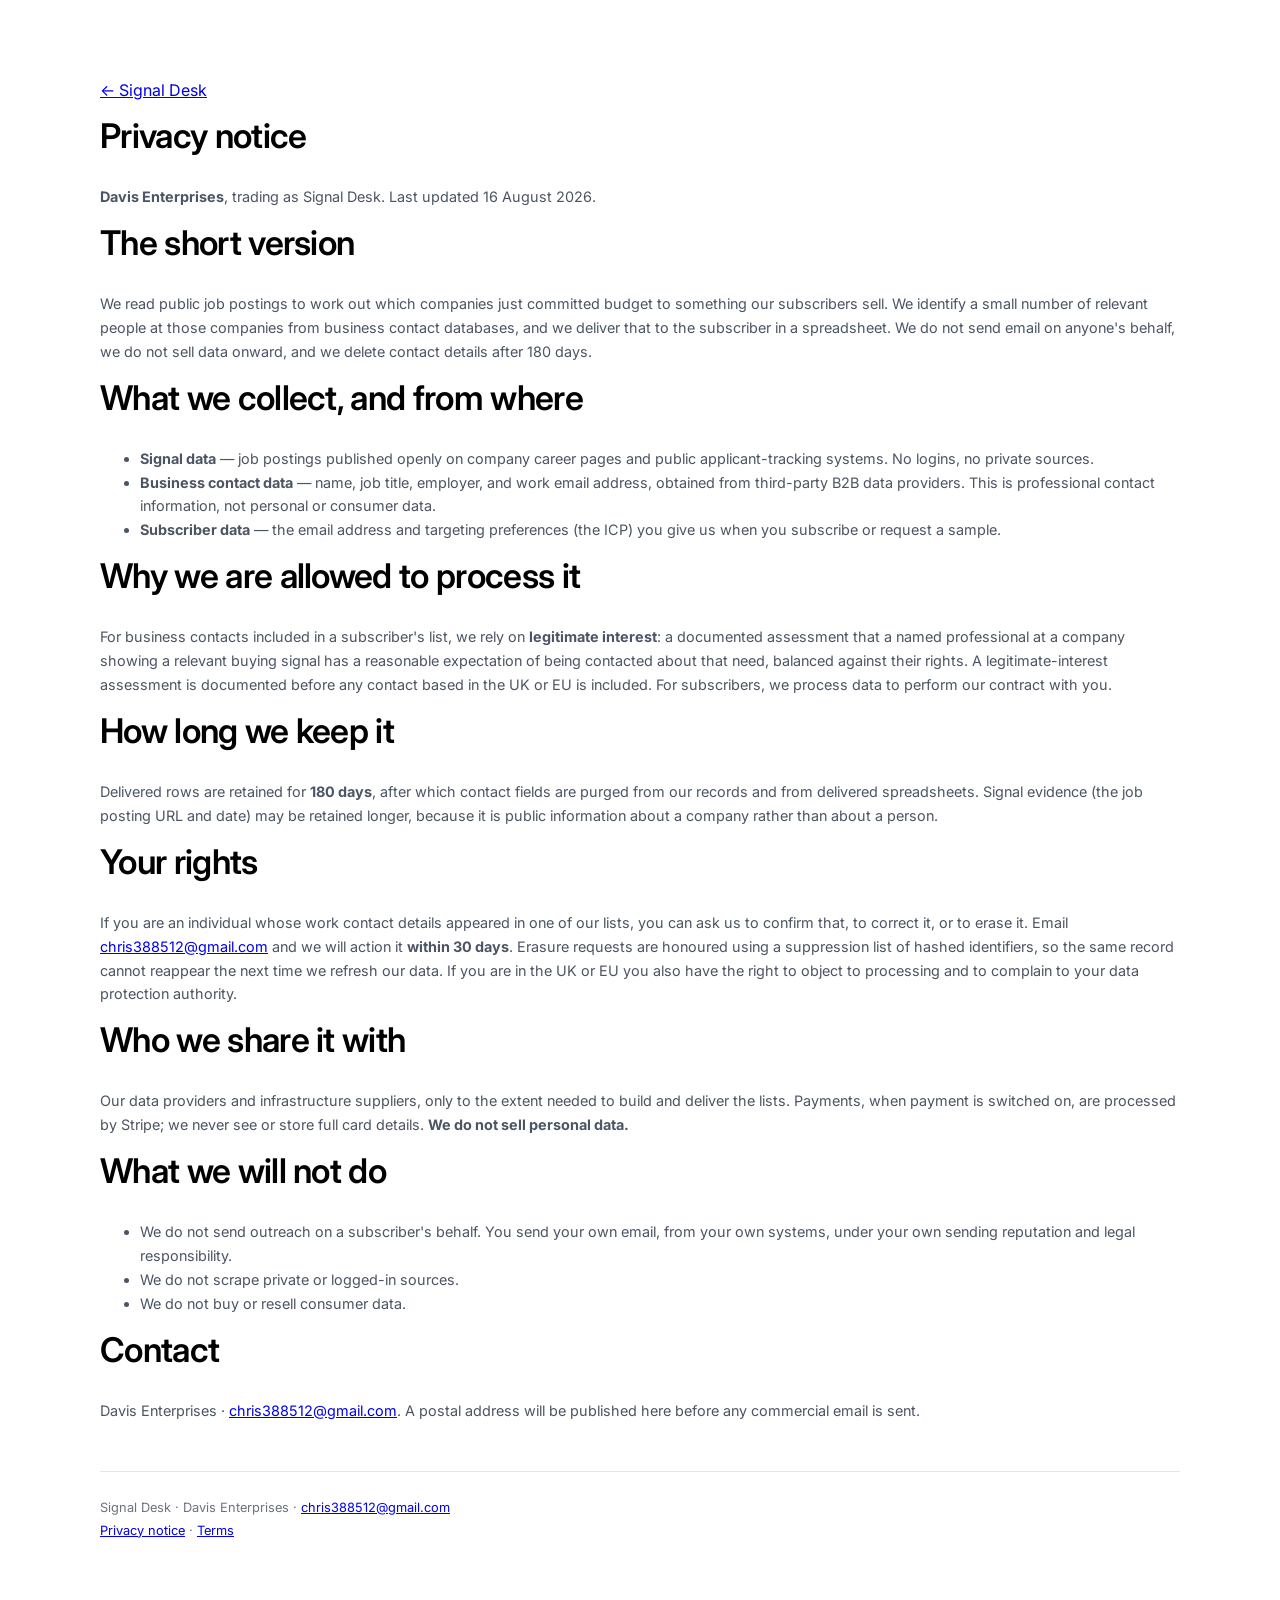
==== privacy.html @ 13e90840 "Publish Signal Desk landing page, privacy notice and terms" ====
<!DOCTYPE html>
<html lang="en">
<head>
<meta charset="UTF-8">
<meta name="viewport" content="width=device-width, initial-scale=1">
<title>Privacy notice — Signal Desk</title>
<link rel="stylesheet" href="styles.css">
</head>
<body>
<section class="wrap section">
  <p><a href="index.html">&larr; Signal Desk</a></p>
  <h1 class="h2 !mt-0">Privacy notice</h1>
  <p class="card-body"><strong>Davis Enterprises</strong>, trading as Signal Desk.
     Last updated 16 August 2026.</p>

  <h2 class="h2">The short version</h2>
  <p class="card-body">We read public job postings to work out which companies just
     committed budget to something our subscribers sell. We identify a small number of
     relevant people at those companies from business contact databases, and we deliver
     that to the subscriber in a spreadsheet. We do not send email on anyone's behalf,
     we do not sell data onward, and we delete contact details after 180 days.</p>

  <h2 class="h2">What we collect, and from where</h2>
  <ul class="card-body">
    <li><strong>Signal data</strong> — job postings published openly on company career
        pages and public applicant-tracking systems. No logins, no private sources.</li>
    <li><strong>Business contact data</strong> — name, job title, employer, and work
        email address, obtained from third-party B2B data providers. This is
        professional contact information, not personal or consumer data.</li>
    <li><strong>Subscriber data</strong> — the email address and targeting preferences
        (the ICP) you give us when you subscribe or request a sample.</li>
  </ul>

  <h2 class="h2">Why we are allowed to process it</h2>
  <p class="card-body">For business contacts included in a subscriber's list, we rely on
     <strong>legitimate interest</strong>: a documented assessment that a named
     professional at a company showing a relevant buying signal has a reasonable
     expectation of being contacted about that need, balanced against their rights.
     A legitimate-interest assessment is documented before any contact based in the
     UK or EU is included. For subscribers, we process data to perform our contract
     with you.</p>

  <h2 class="h2">How long we keep it</h2>
  <p class="card-body">Delivered rows are retained for <strong>180 days</strong>, after
     which contact fields are purged from our records and from delivered spreadsheets.
     Signal evidence (the job posting URL and date) may be retained longer, because it
     is public information about a company rather than about a person.</p>

  <h2 class="h2">Your rights</h2>
  <p class="card-body">If you are an individual whose work contact details appeared in
     one of our lists, you can ask us to confirm that, to correct it, or to erase it.
     Email <a href="mailto:chris388512@gmail.com">chris388512@gmail.com</a> and we will
     action it <strong>within 30 days</strong>. Erasure requests are honoured using a
     suppression list of hashed identifiers, so the same record cannot reappear the next
     time we refresh our data. If you are in the UK or EU you also have the right to
     object to processing and to complain to your data protection authority.</p>

  <h2 class="h2">Who we share it with</h2>
  <p class="card-body">Our data providers and infrastructure suppliers, only to the
     extent needed to build and deliver the lists. Payments, when payment is switched
     on, are processed by Stripe; we never see or store full card details.
     <strong>We do not sell personal data.</strong></p>

  <h2 class="h2">What we will not do</h2>
  <ul class="card-body">
    <li>We do not send outreach on a subscriber's behalf. You send your own email, from
        your own systems, under your own sending reputation and legal responsibility.</li>
    <li>We do not scrape private or logged-in sources.</li>
    <li>We do not buy or resell consumer data.</li>
  </ul>

  <h2 class="h2">Contact</h2>
  <p class="card-body">Davis Enterprises &middot;
     <a href="mailto:chris388512@gmail.com">chris388512@gmail.com</a>.
     A postal address will be published here before any commercial email is sent.</p>

  <footer class="foot">
    Signal Desk &middot; Davis Enterprises &middot;
    <a href="mailto:chris388512@gmail.com">chris388512@gmail.com</a><br>
    <a href="privacy.html">Privacy notice</a> &middot; <a href="terms.html">Terms</a>
  </footer>
</section>
</body>
</html>
---- styles.css ----
@import url('https://fonts.googleapis.com/css2?family=Inter:wght@400;500;600;700&display=swap');

:root { --ink:#0b1220; --line:#e5e7eb; --accent:#0f5c4a; }
.dark { --ink:#f3f4f6; --line:#1f2937; --accent:#4ade80; }

body { font-family:'Inter',system-ui,-apple-system,sans-serif; }

.wrap { width:100%; max-width:1080px; margin:0 auto; padding-left:20px; padding-right:20px; }
.section { padding-top:56px; padding-bottom:56px; }
.border-t { border-top:1px solid var(--line); }

.banner {
  background:#78350f; color:#fde68a; font-size:12px; font-weight:600;
  letter-spacing:.03em; text-align:center; padding:9px 16px;
}

.eyebrow {
  font-size:12px; font-weight:700; letter-spacing:.14em; text-transform:uppercase;
  color:var(--accent); margin-bottom:18px;
}

.h2 { font-size:1.75rem; font-weight:600; letter-spacing:-.02em; line-height:1.2; margin-top:0; max-width:46rem; }
@media (min-width:768px){ .h2{ font-size:2.125rem; } }
.h3 { font-size:1.1rem; font-weight:600; margin-top:40px; margin-bottom:14px; }
.lead { margin-top:16px; font-size:1.05rem; color:#4b5563; max-width:44rem; line-height:1.65; }
.dark .lead { color:#9ca3af; }
.muted { color:#6b7280; font-weight:400; }
.note { margin-top:14px; font-size:.875rem; color:#6b7280; line-height:1.6; max-width:46rem; }
.dark .note { color:#9ca3af; }

.btn-primary {
  display:inline-block; background:var(--accent); color:#fff; font-weight:600; font-size:.95rem;
  padding:13px 26px; border-radius:8px; text-decoration:none; transition:opacity .15s;
}
.dark .btn-primary { color:#04140f; }
.btn-primary:hover { opacity:.88; }
.btn-ghost {
  display:inline-block; font-weight:500; font-size:.95rem; padding:13px 20px;
  border:1px solid var(--line); border-radius:8px; text-decoration:none; color:inherit;
}

.card-grid { display:grid; grid-template-columns:repeat(auto-fill,minmax(260px,1fr)); gap:18px; }
.card { border:1px solid var(--line); border-radius:10px; padding:22px; }
.card.accent { border-color:var(--accent); }
.card-kicker { font-size:11px; font-weight:700; letter-spacing:.1em; text-transform:uppercase; color:var(--accent); }
.card-title { font-size:1.02rem; font-weight:600; margin-top:6px; margin-bottom:8px; }
.card-body { font-size:.9rem; line-height:1.65; color:#4b5563; }
.dark .card-body { color:#9ca3af; }

.pullquote {
  margin-top:32px; border-left:3px solid var(--accent); padding:4px 0 4px 20px;
  font-size:1.05rem; line-height:1.65; color:#374151; max-width:44rem;
}
.dark .pullquote { color:#d1d5db; }

.steps { list-style:none; padding:0; margin:32px 0 0; display:flex; flex-direction:column; gap:28px; }
.steps li { display:flex; gap:18px; align-items:flex-start; }
.step-num {
  flex:none; width:32px; height:32px; border-radius:50%; background:var(--accent); color:#fff;
  display:flex; align-items:center; justify-content:center; font-weight:700; font-size:.85rem;
}
.dark .step-num { color:#04140f; }
.bullets { margin:10px 0 0; padding-left:18px; font-size:.9rem; line-height:1.8; color:#4b5563; }
.dark .bullets { color:#9ca3af; }

.table-wrapper { overflow-x:auto; border:1px solid var(--line); border-radius:10px; }
.tbl { width:100%; border-collapse:collapse; font-size:.85rem; min-width:520px; }
.tbl th, .tbl td { text-align:left; padding:11px 14px; border-bottom:1px solid var(--line); vertical-align:top; }
.tbl thead th { font-weight:600; background:#f9fafb; white-space:nowrap; }
.dark .tbl thead th { background:#111827; }
.tbl tbody tr:last-child td { border-bottom:none; }
.tbl td:first-child { font-weight:500; white-space:nowrap; }
.tbl code { font-size:.8rem; color:var(--accent); }

.founding { border:1px solid var(--accent); border-radius:12px; padding:28px; }
.placeholder {
  margin-top:18px; font-size:.8rem; line-height:1.6; color:#92400e; background:#fffbeb;
  border:1px dashed #f59e0b; border-radius:8px; padding:14px;
}
.dark .placeholder { color:#fcd34d; background:#1c1917; border-color:#78350f; }

.price-card { margin-top:28px; border:1px solid var(--line); border-radius:12px; padding:28px; max-width:34rem; }
.price-head { display:flex; align-items:baseline; gap:6px; }
.price { font-size:2.75rem; font-weight:700; letter-spacing:-.03em; }
.per { color:#6b7280; font-size:1rem; }
.ticks { list-style:none; padding:0; margin:22px 0 0; display:flex; flex-direction:column; gap:11px; font-size:.9rem; line-height:1.5; }
.ticks li { display:flex; gap:10px; align-items:flex-start; }
.ticks li::before { content:"✓"; color:var(--accent); font-weight:700; flex:none; }
.excl { margin-top:24px; padding-top:20px; border-top:1px solid var(--line); }

details.faq-item { border-bottom:1px solid var(--line); }
details.faq-item summary {
  cursor:pointer; padding:16px 0; font-weight:500; font-size:.98rem; list-style:none;
  display:flex; justify-content:space-between; gap:16px;
}
details.faq-item summary::-webkit-details-marker { display:none; }
details.faq-item summary::after { content:"+"; color:var(--accent); font-weight:600; flex:none; }
details.faq-item[open] summary::after { content:"–"; }
details.faq-item p { margin:0 0 18px; font-size:.9rem; line-height:1.7; color:#4b5563; max-width:46rem; }
.dark details.faq-item p { color:#9ca3af; }

.foot { margin-top:48px; padding-top:24px; border-top:1px solid var(--line); font-size:.8rem; line-height:1.8; color:#6b7280; }
.ph { background:#fef3c7; color:#92400e; padding:1px 6px; border-radius:4px; font-weight:500; }
.dark .ph { background:#292524; color:#fcd34d; }
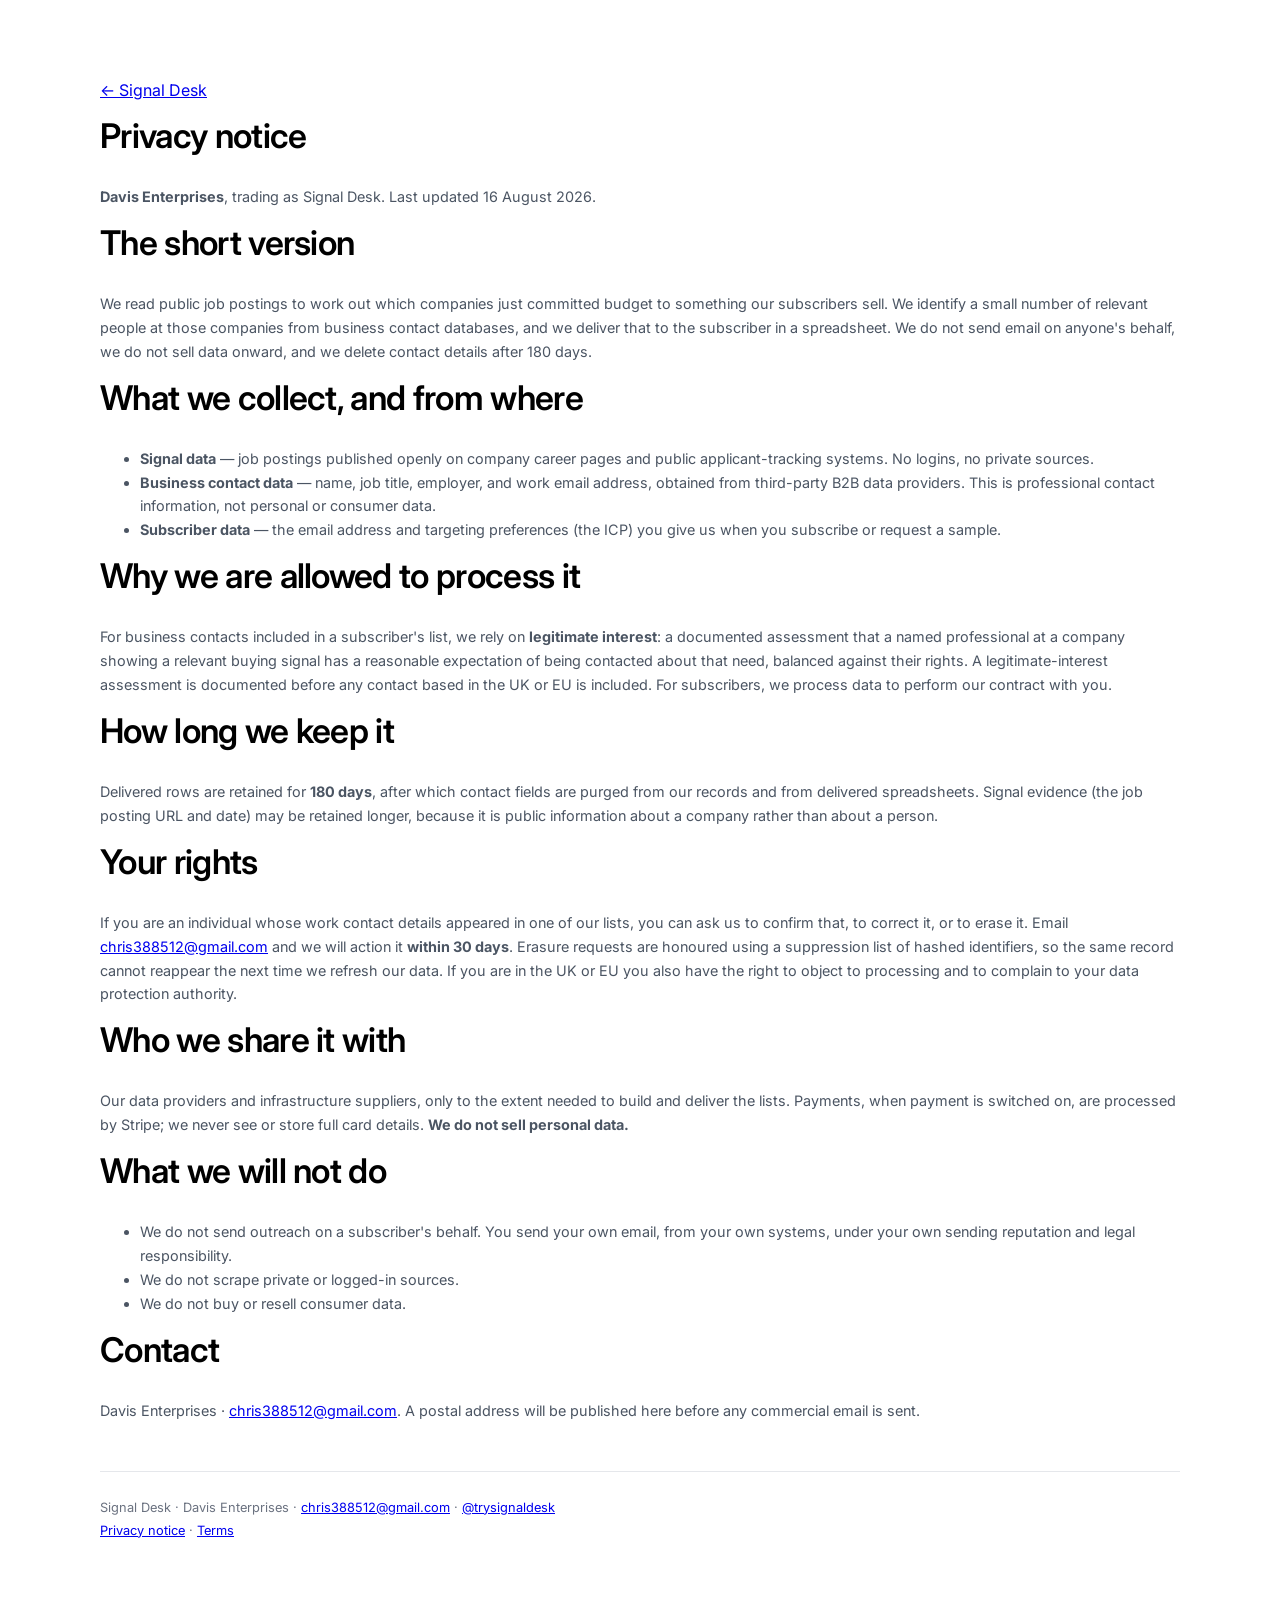
==== commit 5ffda94d: "Add @trysignaldesk handle to footers" ====
--- a/privacy.html
+++ b/privacy.html
@@ -76,7 +76,8 @@
 
   <footer class="foot">
     Signal Desk &middot; Davis Enterprises &middot;
-    <a href="mailto:chris388512@gmail.com">chris388512@gmail.com</a><br>
+    <a href="mailto:chris388512@gmail.com">chris388512@gmail.com</a> &middot;
+    <a href="https://x.com/trysignaldesk">@trysignaldesk</a><br>
     <a href="privacy.html">Privacy notice</a> &middot; <a href="terms.html">Terms</a>
   </footer>
 </section>
